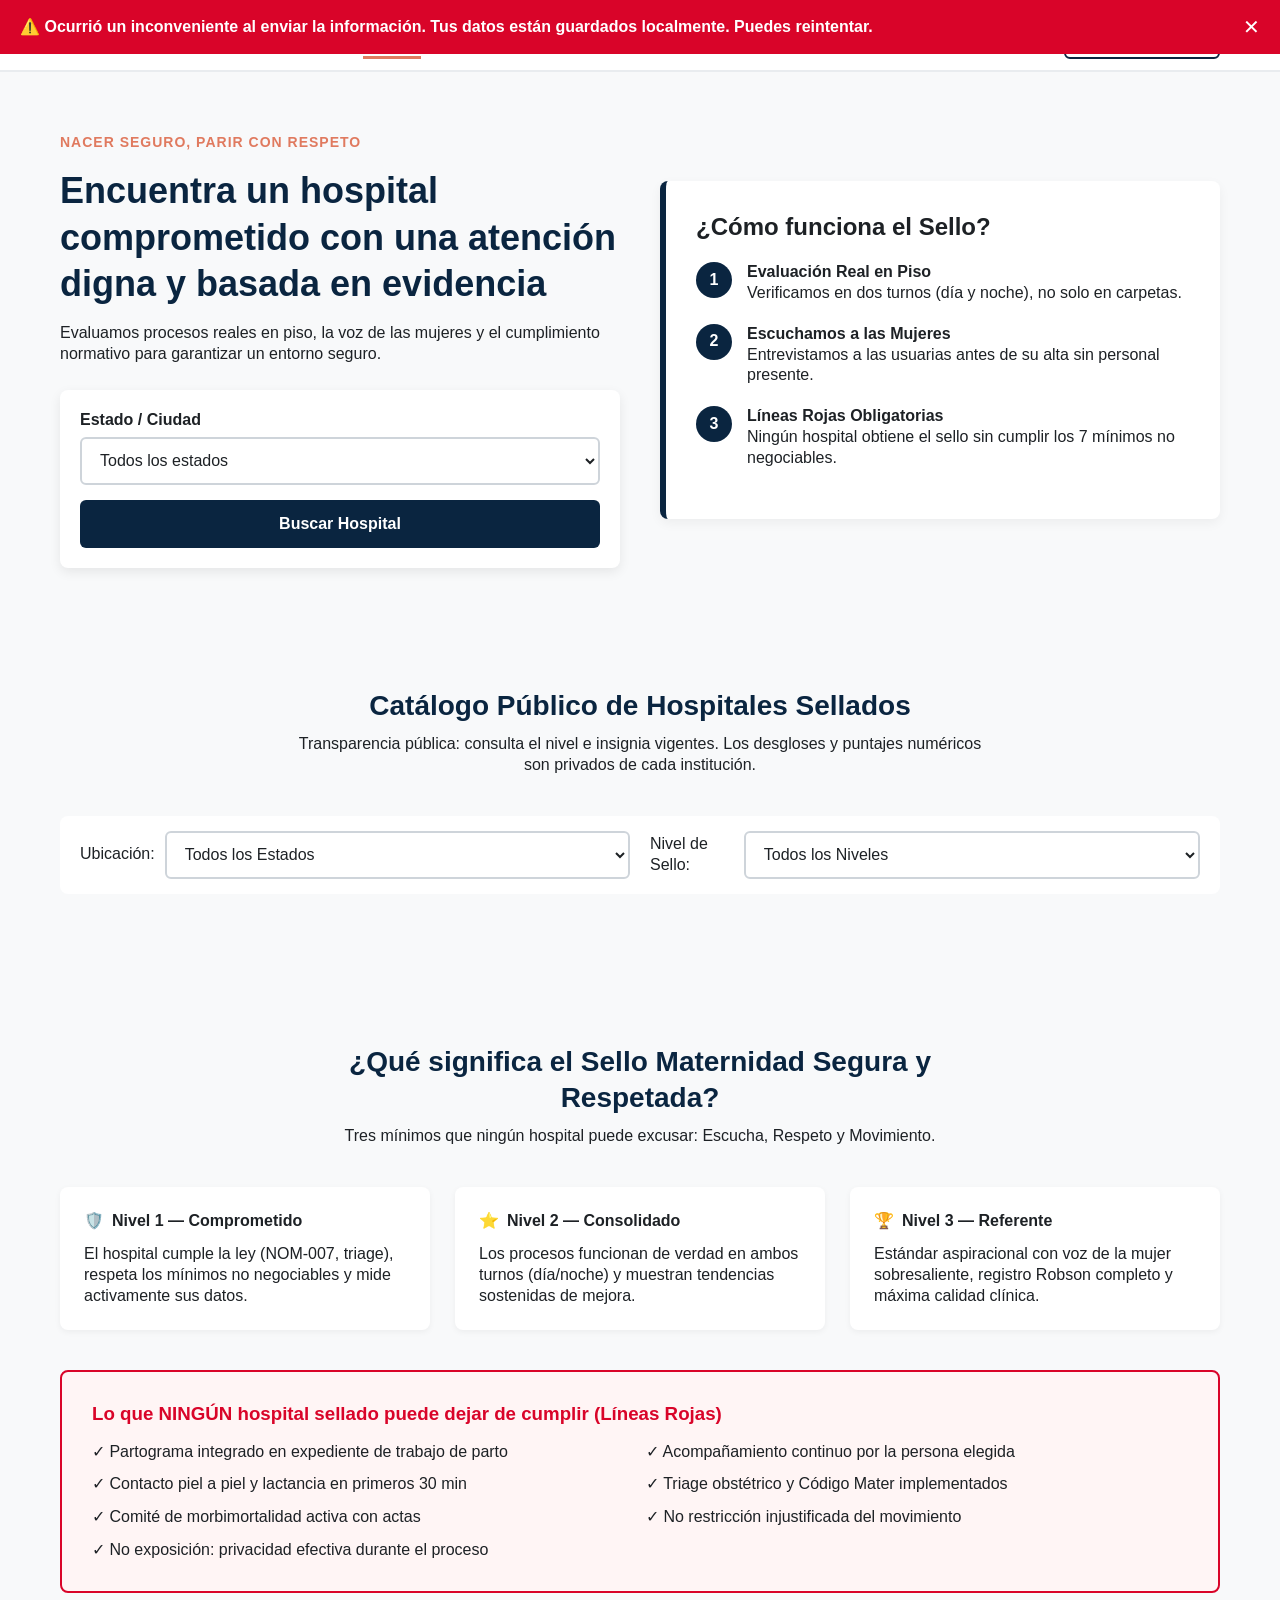
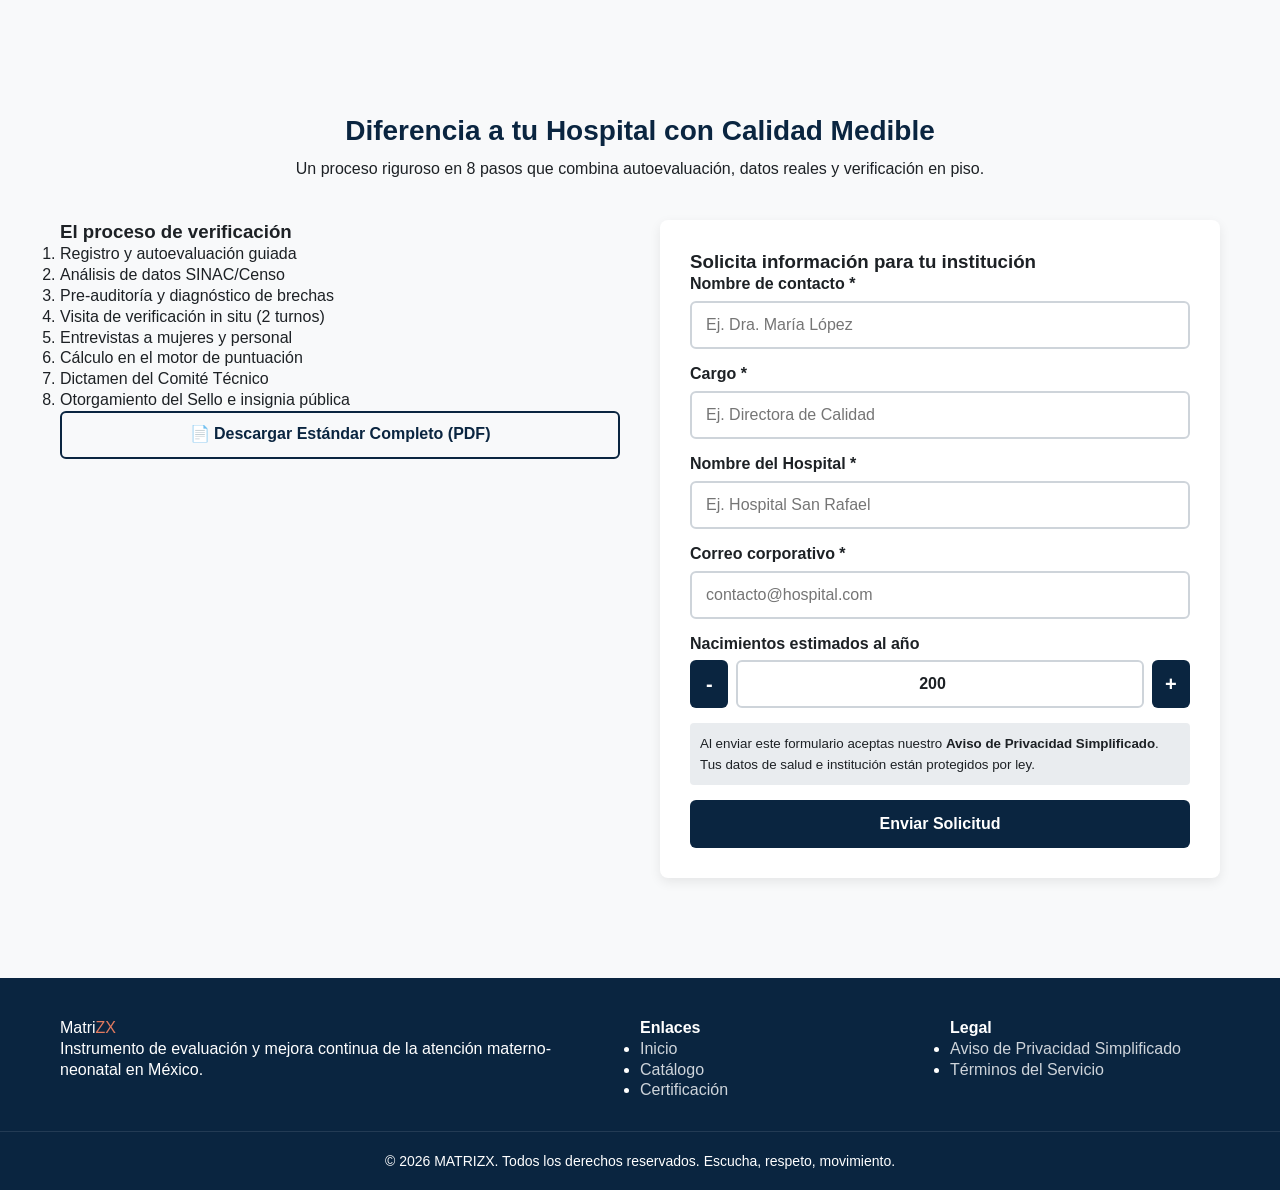
==== index.html @ a3e95326 "Rename Index.html to index.html" ====
<!DOCTYPE html>
<html lang="es-MX">
<head>
  <meta charset="UTF-8">
  <meta name="viewport" content="width=device-width, initial-scale=1.0">
  <title>MATRIZX — Plataforma de Calidad Materno-Neonatal</title>
  <link rel="stylesheet" href="Style.css">
</head>
<body>

  <!-- BANNER PERSISTENTE DE RED / ERRORES -->
  <div id="banner-error" class="banner-error hidden" role="alert" aria-live="assertive">
    <span>⚠️ Ocurrió un inconveniente al enviar la información. Tus datos están guardados localmente. Puedes reintentar.</span>
    <button type="button" class="btn-cerrar-banner" onclick="ocultarBannerError()" aria-label="Cerrar aviso">✕</button>
  </div>

  <!-- ENCABEZADO Y NAVEGACIÓN PRINCIPAL -->
  <header class="header-principal">
    <div class="contenedor header-contenido">
      <a href="#home" class="logo-matriz">
       <span class="logo-texto">Matri<span class="logo-zx">ZX</span></span>

      </a>
      <nav class="nav-principal" aria-label="Navegación principal">
        <ul>
          <li><a href="#home" class="nav-link activo">Inicio</a></li>
          <li><a href="#catalogo" class="nav-link">Catálogo</a></li>
          <li><a href="#el-sello" class="nav-link">El Sello</a></li>
          <li><a href="#para-hospitales" class="nav-link">Para Hospitales</a></li>
          <li><a href="#contacto" class="nav-link">Contacto</a></li>
        </ul>
      </nav>
      <div class="acciones-header">
        <!-- Login Unificado para todos los roles (Hospital, Auditora, Comité, Admin) -->
        <button type="button" class="btn btn-secundario" onclick="abrirModalLogin()">Iniciar Sesión</button>
      </div>
    </div>
  </header>

  <main>
    <!-- SECCIÓN 1: HOME (HERO DUAL) -->
    <section id="home" class="seccion-hero">
      <div class="contenedor grid-hero">
        <!-- Subsección para Mujeres -->
        <div class="hero-texto">
          <span class="tagline">Nacer seguro, parir con respeto</span>
          <h1>Encuentra un hospital comprometido con una atención digna y basada en evidencia</h1>
          <p>Evaluamos procesos reales en piso, la voz de las mujeres y el cumplimiento normativo para garantizar un entorno seguro.</p>

          <!-- Buscador Rápido del Catálogo -->
          <form class="buscador-rapido-hero" onsubmit="buscarDesdeHero(event)">
            <div class="grupo-input">
              <label for="hero-ubicacion">Estado / Ciudad</label>
              <select id="hero-ubicacion" class="control-tactil">
                <option value="">Todos los estados</option>
                <option value="Jalisco">Jalisco</option>
                <option value="CDMX">Ciudad de México</option>
                <option value="Nuevo León">Nuevo León</option>
              </select>
            </div>
            <button type="submit" class="btn btn-primario btn-bloque-tactil">Buscar Hospital</button>
          </form>
        </div>

        <!-- Tarjeta explicativa de los 3 pasos -->
        <div class="hero-pasos-card">
          <h2>¿Cómo funciona el Sello?</h2>
          <ol class="lista-pasos-visuales">
            <li>
              <span class="paso-num">1</span>
              <div>
                <strong>Evaluación Real en Piso</strong>
                <p>Verificamos en dos turnos (día y noche), no solo en carpetas.</p>
              </div>
            </li>
            <li>
              <span class="paso-num">2</span>
              <div>
                <strong>Escuchamos a las Mujeres</strong>
                <p>Entrevistamos a las usuarias antes de su alta sin personal presente.</p>
              </div>
            </li>
            <li>
              <span class="paso-num">3</span>
              <div>
                <strong>Líneas Rojas Obligatorias</strong>
                <p>Ningún hospital obtiene el sello sin cumplir los 7 mínimos no negociables.</p>
              </div>
            </li>
          </ol>
        </div>
      </div>
    </section>

    <!-- SECCIÓN 2: CATÁLOGO DE HOSPITALES (Transparencia Asimétrica) -->
    <section id="catalogo" class="seccion-catalogo">
      <div class="contenedor">
        <div class="encabezado-seccion">
          <h2>Catálogo Público de Hospitales Sellados</h2>
          <p>Transparencia pública: consulta el nivel e insignia vigentes. Los desgloses y puntajes numéricos son privados de cada institución.</p>
        </div>

        <!-- Filtros Directos -->
        <div class="barra-filtros">
          <div class="filtro-item">
            <label for="filtro-estado">Ubicación:</label>
            <select id="filtro-estado" class="control-tactil" onchange="filtrarCatalogo()">
              <option value="todos">Todos los Estados</option>
              <option value="Jalisco">Jalisco</option>
              <option value="CDMX">Ciudad de México</option>
              <option value="Nuevo León">Nuevo León</option>
            </select>
          </div>
          <div class="filtro-item">
            <label for="filtro-nivel">Nivel de Sello:</label>
            <select id="filtro-nivel" class="control-tactil" onchange="filtrarCatalogo()">
              <option value="todos">Todos los Niveles</option>
              <option value="nivel1">Nivel 1 — Comprometido</option>
              <option value="nivel2">Nivel 2 — Consolidado</option>
              <option value="nivel3">Nivel 3 — Referente</option>
            </select>
          </div>
        </div>

        <!-- Contenedor de Tarjetas (Renderizado por JS) -->
        <div id="contenedor-tarjetas-hospitales" class="grid-catalogo">
          <!-- Se insertan dinámicamente o se muestra estado vacío -->
        </div>
      </div>
    </section>

    <!-- SECCIÓN 3: EL SELLO (Metodología explicada a la ciudadanía) -->
    <section id="el-sello" class="seccion-el-sello">
      <div class="contenedor">
        <div class="encabezado-seccion">
          <h2>¿Qué significa el Sello Maternidad Segura y Respetada?</h2>
          <p>Tres mínimos que ningún hospital puede excusar: Escucha, Respeto y Movimiento.</p>
        </div>

        <!-- Niveles del Sello -->
        <div class="grid-tres-columnas">
          <div class="tarjeta-nivel nivel-1">
            <div class="insignia-demo nivel-1-badge">
              <span class="icono-nivel" aria-hidden="true">🛡️</span>
              <span class="texto-nivel">Nivel 1 — Comprometido</span>
            </div>
            <p>El hospital cumple la ley (NOM-007, triage), respeta los mínimos no negociables y mide activamente sus datos.</p>
          </div>

          <div class="tarjeta-nivel nivel-2">
            <div class="insignia-demo nivel-2-badge">
              <span class="icono-nivel" aria-hidden="true">⭐</span>
              <span class="texto-nivel">Nivel 2 — Consolidado</span>
            </div>
            <p>Los procesos funcionan de verdad en ambos turnos (día/noche) y muestran tendencias sostenidas de mejora.</p>
          </div>

          <div class="tarjeta-nivel nivel-3">
            <div class="insignia-demo nivel-3-badge">
              <span class="icono-nivel" aria-hidden="true">🏆</span>
              <span class="texto-nivel">Nivel 3 — Referente</span>
            </div>
            <p>Estándar aspiracional con voz de la mujer sobresaliente, registro Robson completo y máxima calidad clínica.</p>
          </div>
        </div>

        <!-- Bloque de Líneas Rojas -->
        <div class="caja-lineas-rojas">
          <h3>Lo que NINGÚN hospital sellado puede dejar de cumplir (Líneas Rojas)</h3>
          <ul class="grid-lineas-rojas">
            <li>✓ Partograma integrado en expediente de trabajo de parto</li>
            <li>✓ Acompañamiento continuo por la persona elegida</li>
            <li>✓ Contacto piel a piel y lactancia en primeros 30 min</li>
            <li>✓ Triage obstétrico y Código Mater implementados</li>
            <li>✓ Comité de morbimortalidad activa con actas</li>
            <li>✓ No restricción injustificada del movimiento</li>
            <li>✓ No exposición: privacidad efectiva durante el proceso</li>
          </ul>
        </div>
      </div>
    </section>

    <!-- SECCIÓN 4: PARA HOSPITALES (Captación y Proceso) -->
    <section id="para-hospitales" class="seccion-para-hospitales">
      <div class="contenedor">
        <div class="encabezado-seccion">
          <h2>Diferencia a tu Hospital con Calidad Medible</h2>
          <p>Un proceso riguroso en 8 pasos que combina autoevaluación, datos reales y verificación en piso.</p>
        </div>

        <div class="grid-hospitales-info">
          <div class="info-proceso">
            <h3>El proceso de verificación</h3>
            <ol class="pasos-hospitales">
              <li>Registro y autoevaluación guiada</li>
              <li>Análisis de datos SINAC/Censo</li>
              <li>Pre-auditoría y diagnóstico de brechas</li>
              <li>Visita de verificación in situ (2 turnos)</li>
              <li>Entrevistas a mujeres y personal</li>
              <li>Cálculo en el motor de puntuación</li>
              <li>Dictamen del Comité Técnico</li>
              <li>Otorgamiento del Sello e insignia pública</li>
            </ol>
            <div class="bloque-descarga-estandar">
              <a href="#estandar-descargar" class="btn btn-secundario btn-bloque-tactil" onclick="alert('Descargando Estándar v0.2 de Maternidad Segura y Respetada...'); return false;">📄 Descargar Estándar Completo (PDF)</a>
            </div>
          </div>

          <!-- Formulario de Solicitud con Resguardo Local -->
          <div class="form-contenedor-card" id="contacto">
            <h3>Solicita información para tu institución</h3>
            <form id="form-solicitud-hospital" onsubmit="guardarEnviarSolicitud(event)">
              
              <div class="grupo-input">
                <label for="sol-nombre">Nombre de contacto *</label>
                <input type="text" id="sol-nombre" class="control-tactil" required placeholder="Ej. Dra. María López">
              </div>

              <div class="grupo-input">
                <label for="sol-cargo">Cargo *</label>
                <input type="text" id="sol-cargo" class="control-tactil" required placeholder="Ej. Directora de Calidad">
              </div>

              <div class="grupo-input">
                <label for="sol-hospital">Nombre del Hospital *</label>
                <input type="text" id="sol-hospital" class="control-tactil" required placeholder="Ej. Hospital San Rafael">
              </div>

              <div class="grupo-input">
                <label for="sol-correo">Correo corporativo *</label>
                <input type="email" id="sol-correo" class="control-tactil" required placeholder="contacto@hospital.com">
              </div>

              <!-- Control Stepper para Variable Numérica (Evita teclear con guantes/móvil) -->
              <div class="grupo-input">
                <label for="sol-nacimientos">Nacimientos estimados al año</label>
                <div class="stepper-contenedor">
                  <button type="button" class="btn-stepper" onclick="cambiarStepper('sol-nacimientos', -50)" aria-label="Disminuir 50 nacimientos">-</button>
                  <input type="number" id="sol-nacimientos" class="input-stepper control-tactil" value="200" min="10" step="10" readonly>
                  <button type="button" class="btn-stepper" onclick="cambiarStepper('sol-nacimientos', 50)" aria-label="Aumentar 50 nacimientos">+</button>
                </div>
              </div>

              <div class="aviso-privacidad-caja">
                <small>Al enviar este formulario aceptas nuestro <strong>Aviso de Privacidad Simplificado</strong>. Tus datos de salud e institución están protegidos por ley.</small>
              </div>

              <button type="submit" class="btn btn-primario btn-bloque-tactil">Enviar Solicitud</button>
            </form>
          </div>
        </div>
      </div>
    </section>
  </main>

  <!-- MODAL DE LOGIN UNIFICADO -->
  <div id="modal-login" class="modal-backdrop hidden" role="dialog" aria-modal="true" aria-labelledby="titulo-modal-login">
    <div class="modal-contenido">
      <div class="modal-header">
        <h2 id="titulo-modal-login">Iniciar Sesión — MATRIZX</h2>
        <button type="button" class="btn-cerrar-modal" onclick="cerrarModalLogin()" aria-label="Cerrar ventana">✕</button>
      </div>
      <form id="form-login-unificado" onsubmit="procesarLogin(event)">
        <p class="instruccion-login"><small>Un solo acceso para todos los roles (Hospital, Auditora, Comité o Administración).</small></p>
        
        <div class="grupo-input">
          <label for="login-correo">Correo electrónico</label>
          <input type="email" id="login-correo" class="control-tactil" required placeholder="usuario@matrizx.com">
        </div>

        <div class="grupo-input">
          <label for="login-pass">Contraseña</label>
          <input type="password" id="login-pass" class="control-tactil" required placeholder="••••••••">
        </div>

        <button type="submit" class="btn btn-primario btn-bloque-tactil">Entrar a la Plataforma</button>
        <div class="login-footer">
          <a href="#" onclick="alert('Función de recuperación por correo enviada.'); return false;">¿Olvidaste tu contraseña?</a>
        </div>
      </form>
    </div>
  </div>

  <!-- PIE DE PÁGINA -->
  <footer class="footer-principal">
    <div class="contenedor grid-footer">
      <div>
        <span class="logo-texto">Matri<span class="logo-zx">ZX</span></span>
        <p>Instrumento de evaluación y mejora continua de la atención materno-neonatal en México.</p>
      </div>
      <div>
        <h4>Enlaces</h4>
        <ul>
          <li><a href="#home">Inicio</a></li>
          <li><a href="#catalogo">Catálogo</a></li>
          <li><a href="#para-hospitales">Certificación</a></li>
        </ul>
      </div>
      <div>
        <h4>Legal</h4>
        <ul>
          <li><a href="#">Aviso de Privacidad Simplificado</a></li>
          <li><a href="#">Términos del Servicio</a></li>
        </ul>
      </div>
    </div>
    <div class="footer-bottom">
      <p>&copy; 2026 MATRIZX. Todos los derechos reservados. Escucha, respeto, movimiento.</p>
    </div>
  </footer>

  <script src="code.js"></script>
</body>
</html>
---- Style.css ----
/* ==========================================================================
   SISTEMA DE DISEÑO MATRIZ — SISTEMA VISUAL Y REGLAS CLÍNICAS
   ========================================================================== */

:root {
  /* Marca MatriZ */
  --color-marca-primario: #0A2540; /* Azul petróleo profundo */
  --color-marca-acento: #E07A5F;   /* Acento cálido */
  --color-fondo-claro: #F8F9FA;
  --color-texto-base: #1D2125;     /* Alto contraste sobre claro */
  
  /* Reservados para Semántica Clínica e Insignias del Sello (NUNCA DECORATIVOS) */
  --color-clinico-rojo: #D90429;
  --color-clinico-amarillo: #FFB703;
  --color-clinico-verde: #2A9D8F;
  --color-clinico-azul: #0077B6;

  /* Accesibilidad Táctil y Tipográfica */
  --altura-minima-tactil: 48px;
  --tamano-fuente-base: 16px;
  --fuente-principal: 'Arial', sans-serif;
  --espacio-interlineado: 1.3;
}

/* Restablecimiento con enfoque en accesibilidad */
* {
  box-sizing: border-box;
  margin: 0;
  padding: 0;
}

body {
  font-family: var(--fuente-principal);
  font-size: var(--tamano-fuente-base);
  line-height: var(--espacio-interlineado);
  color: var(--color-texto-base);
  background-color: var(--color-fondo-claro);
}

.contenedor {
  width: 100%;
  max-width: 1200px;
  margin: 0 auto;
  padding: 0 20px;
}

/* ==========================================================================
   REGLAS TÁCTILES Y BOTONES (>= 48px)
   ========================================================================== */

/* Todos los elementos de interacción cumplen el mínimo táctil obligatorio */
.control-tactil,
.btn,
.btn-stepper,
.nav-link {
  min-height: var(--altura-minima-tactil);
  font-size: var(--tamano-fuente-base);
}

.control-tactil {
  width: 100%;
  padding: 10px 14px;
  border: 2px solid #CED4DA;
  border-radius: 6px;
  background-color: #FFFFFF;
  color: var(--color-texto-base);
}

.control-tactil:focus {
  outline: 3px solid var(--color-marca-acento);
  border-color: var(--color-marca-primario);
}

.btn {
  display: inline-flex;
  align-items: center;
  justify-content: center;
  padding: 0 24px;
  border-radius: 6px;
  font-weight: bold;
  cursor: pointer;
  text-decoration: none;
  border: none;
  transition: background-color 0.2s ease;
}

.btn-primario {
  background-color: var(--color-marca-primario);
  color: #FFFFFF;
}

.btn-primario:hover {
  background-color: #14385C;
}

.btn-secundario {
  background-color: transparent;
  border: 2px solid var(--color-marca-primario);
  color: var(--color-marca-primario);
}

.btn-secundario:hover {
  background-color: var(--color-marca-primario);
  color: #FFFFFF;
}

.btn-bloque-tactil {
  width: 100%;
}

/* Stepper para números (sin teclado) */
.stepper-contenedor {
  display: flex;
  align-items: center;
}

.btn-stepper {
  width: var(--altura-minima-tactil);
  height: var(--altura-minima-tactil);
  background-color: var(--color-marca-primario);
  color: #FFFFFF;
  border: none;
  font-size: 20px;
  font-weight: bold;
  border-radius: 6px;
  cursor: pointer;
}

.input-stepper {
  text-align: center;
  margin: 0 8px;
  font-weight: bold;
}

/* ==========================================================================
   HEADER Y NAVEGACIÓN
   ========================================================================== */

.header-principal {
  background-color: #FFFFFF;
  border-bottom: 2px solid #E9ECEF;
  position: sticky;
  top: 0;
  z-index: 100;
}

.header-contenido {
  display: flex;
  align-items: center;
  justify-content: space-between;
  height: 70px;
}

.logo-matriz {
  font-size: 26px;
  font-weight: bold;
  color: var(--color-marca-primario);
  text-decoration: none;
}

.logo-zx {
  color: var(--color-marca-acento);
}

.nav-principal ul {
  display: flex;
  list-style: none;
  gap: 15px;
}

.nav-link {
  display: flex;
  align-items: center;
  padding: 0 10px;
  color: var(--color-texto-base);
  text-decoration: none;
  font-weight: 500;
}

.nav-link.activo, .nav-link:hover {
  color: var(--color-marca-acento);
  border-bottom: 3px solid var(--color-marca-acento);
}

/* ==========================================================================
   SECCIONES DE CONTENIDO
   ========================================================================== */

.seccion-hero, .seccion-catalogo, .seccion-el-sello, .seccion-para-hospitales {
  padding: 60px 0;
}

.grid-hero {
  display: grid;
  grid-template-columns: 1fr 1fr;
  gap: 40px;
  align-items: center;
}

.tagline {
  color: var(--color-marca-acento);
  font-weight: bold;
  text-transform: uppercase;
  font-size: 14px;
  letter-spacing: 1px;
}

.seccion-hero h1 {
  font-size: 36px;
  margin: 15px 0;
  color: var(--color-marca-primario);
}

.buscador-rapido-hero {
  margin-top: 25px;
  background: #FFFFFF;
  padding: 20px;
  border-radius: 8px;
  box-shadow: 0 4px 12px rgba(0,0,0,0.08);
}

.grupo-input {
  margin-bottom: 15px;
}

.grupo-input label {
  display: block;
  font-weight: bold;
  margin-bottom: 6px;
}

.hero-pasos-card {
  background: #FFFFFF;
  padding: 30px;
  border-radius: 8px;
  border-left: 6px solid var(--color-marca-primario);
  box-shadow: 0 4px 12px rgba(0,0,0,0.05);
}

.lista-pasos-visuales {
  list-style: none;
  margin-top: 20px;
}

.lista-pasos-visuales li {
  display: flex;
  gap: 15px;
  margin-bottom: 20px;
}

.paso-num {
  width: 36px;
  height: 36px;
  background-color: var(--color-marca-primario);
  color: #FFFFFF;
  border-radius: 50%;
  display: flex;
  align-items: center;
  justify-content: center;
  font-weight: bold;
  flex-shrink: 0;
}

/* ==========================================================================
   CATÁLOGO CON TRANSPARENCIA ASIMÉTRICA Y ACCESIBILIDAD CLINICA
   ========================================================================== */

.encabezado-seccion {
  text-align: center;
  max-width: 700px;
  margin: 0 auto 40px auto;
}

.encabezado-seccion h2 {
  font-size: 28px;
  color: var(--color-marca-primario);
  margin-bottom: 10px;
}

.barra-filtros {
  display: flex;
  gap: 20px;
  background: #FFFFFF;
  padding: 15px 20px;
  border-radius: 8px;
  margin-bottom: 30px;
}

.filtro-item {
  display: flex;
  align-items: center;
  gap: 10px;
  flex: 1;
}

.grid-catalogo {
  display: grid;
  grid-template-columns: repeat(auto-fill, minmax(320px, 1fr));
  gap: 25px;
}

.tarjeta-hospital {
  background: #FFFFFF;
  border: 1px solid #E9ECEF;
  border-radius: 8px;
  padding: 24px;
  display: flex;
  flex-direction: column;
  justify-content: space-between;
  box-shadow: 0 2px 8px rgba(0,0,0,0.04);
}

.tarjeta-hospital h3 {
  font-size: 20px;
  color: var(--color-marca-primario);
}

.ciudad-hospital {
  color: #6C757D;
  margin-bottom: 15px;
}

/* Insignias de Nivel con Combinación de Color + Ícono + Texto (Daltonismo) */
.insignia-sello {
  display: inline-flex;
  align-items: center;
  gap: 8px;
  padding: 8px 12px;
  border-radius: 20px;
  font-weight: bold;
  font-size: 14px;
  margin-bottom: 15px;
}

.badge-nivel1 {
  background-color: #E2F0D9;
  color: #1E4620;
  border: 1px solid var(--color-clinico-verde);
}

.badge-nivel2 {
  background-color: #E0F2FE;
  color: #0369A1;
  border: 1px solid var(--color-clinico-azul);
}

.badge-nivel3 {
  background-color: #FEF3C7;
  color: #78350F;
  border: 1px solid var(--color-clinico-amarillo);
}

.vigencia-texto {
  font-size: 13px;
  color: #495057;
  margin-bottom: 15px;
}

.estado-vacio-card {
  grid-column: 1 / -1;
  background: #FFFFFF;
  padding: 40px;
  text-align: center;
  border-radius: 8px;
  border: 2px dashed #CED4DA;
}

/* ==========================================================================
   LÍNEAS ROJAS Y SECCIÓN EL SELLO
   ========================================================================== */

.grid-tres-columnas {
  display: grid;
  grid-template-columns: repeat(3, 1fr);
  gap: 25px;
  margin-bottom: 40px;
}

.tarjeta-nivel {
  background: #FFFFFF;
  padding: 24px;
  border-radius: 8px;
  box-shadow: 0 2px 6px rgba(0,0,0,0.05);
}

.insignia-demo {
  display: inline-flex;
  align-items: center;
  gap: 8px;
  font-weight: bold;
  margin-bottom: 12px;
}

.caja-lineas-rojas {
  background-color: #FFF5F5;
  border: 2px solid var(--color-clinico-rojo);
  padding: 30px;
  border-radius: 8px;
}

.caja-lineas-rojas h3 {
  color: var(--color-clinico-rojo);
  margin-bottom: 15px;
}

.grid-lineas-rojas {
  display: grid;
  grid-template-columns: 1fr 1fr;
  gap: 12px;
  list-style: none;
}

.grid-lineas-rojas li {
  font-weight: 500;
}

/* ==========================================================================
   FORMULARIO CON PRESERVACIÓN Y BANNER DE ERROR
   ========================================================================== */

.grid-hospitales-info {
  display: grid;
  grid-template-columns: 1fr 1fr;
  gap: 40px;
}

.form-contenedor-card {
  background: #FFFFFF;
  padding: 30px;
  border-radius: 8px;
  box-shadow: 0 4px 12px rgba(0,0,0,0.08);
}

.aviso-privacidad-caja {
  margin: 15px 0;
  padding: 10px;
  background-color: #E9ECEF;
  border-radius: 4px;
}

.banner-error {
  position: fixed;
  top: 0;
  left: 0;
  width: 100%;
  background-color: var(--color-clinico-rojo);
  color: #FFFFFF;
  padding: 15px 20px;
  display: flex;
  justify-content: space-between;
  align-items: center;
  z-index: 1000;
  font-weight: bold;
}

.btn-cerrar-banner {
  background: none;
  border: none;
  color: #FFFFFF;
  font-size: 20px;
  cursor: pointer;
}

/* ==========================================================================
   MODAL DE LOGIN
   ========================================================================== */

.modal-backdrop {
  position: fixed;
  top: 0;
  left: 0;
  width: 100%;
  height: 100%;
  background-color: rgba(0,0,0,0.6);
  display: flex;
  align-items: center;
  justify-content: center;
  z-index: 2000;
}

.modal-contenido {
  background: #FFFFFF;
  width: 100%;
  max-width: 450px;
  padding: 30px;
  border-radius: 8px;
}

.modal-header {
  display: flex;
  justify-content: space-between;
  align-items: center;
  margin-bottom: 20px;
}

.btn-cerrar-modal {
  background: none;
  border: none;
  font-size: 24px;
  cursor: pointer;
}

.instruccion-login {
  margin-bottom: 15px;
  color: #6C757D;
}

.login-footer {
  margin-top: 15px;
  text-align: center;
}

/* Utilidades */
.hidden {
  display: none !important;
}

.footer-principal {
  background-color: var(--color-marca-primario);
  color: #FFFFFF;
  padding: 40px 0 20px 0;
  margin-top: 40px;
}

.grid-footer {
  display: grid;
  grid-template-columns: 2fr 1fr 1fr;
  gap: 40px;
}

.footer-principal a {
  color: #CED4DA;
  text-decoration: none;
}

.footer-bottom {
  text-align: center;
  margin-top: 30px;
  padding-top: 20px;
  border-top: 1px solid rgba(255,255,255,0.1);
  font-size: 14px;
}

/* Adaptación Responsive */
@media (max-width: 768px) {
  .grid-hero, .grid-tres-columnas, .grid-hospitales-info, .grid-lineas-rojas, .grid-footer {
    grid-template-columns: 1fr;
  }
  
  .barra-filtros {
    flex-direction: column;
  }
}
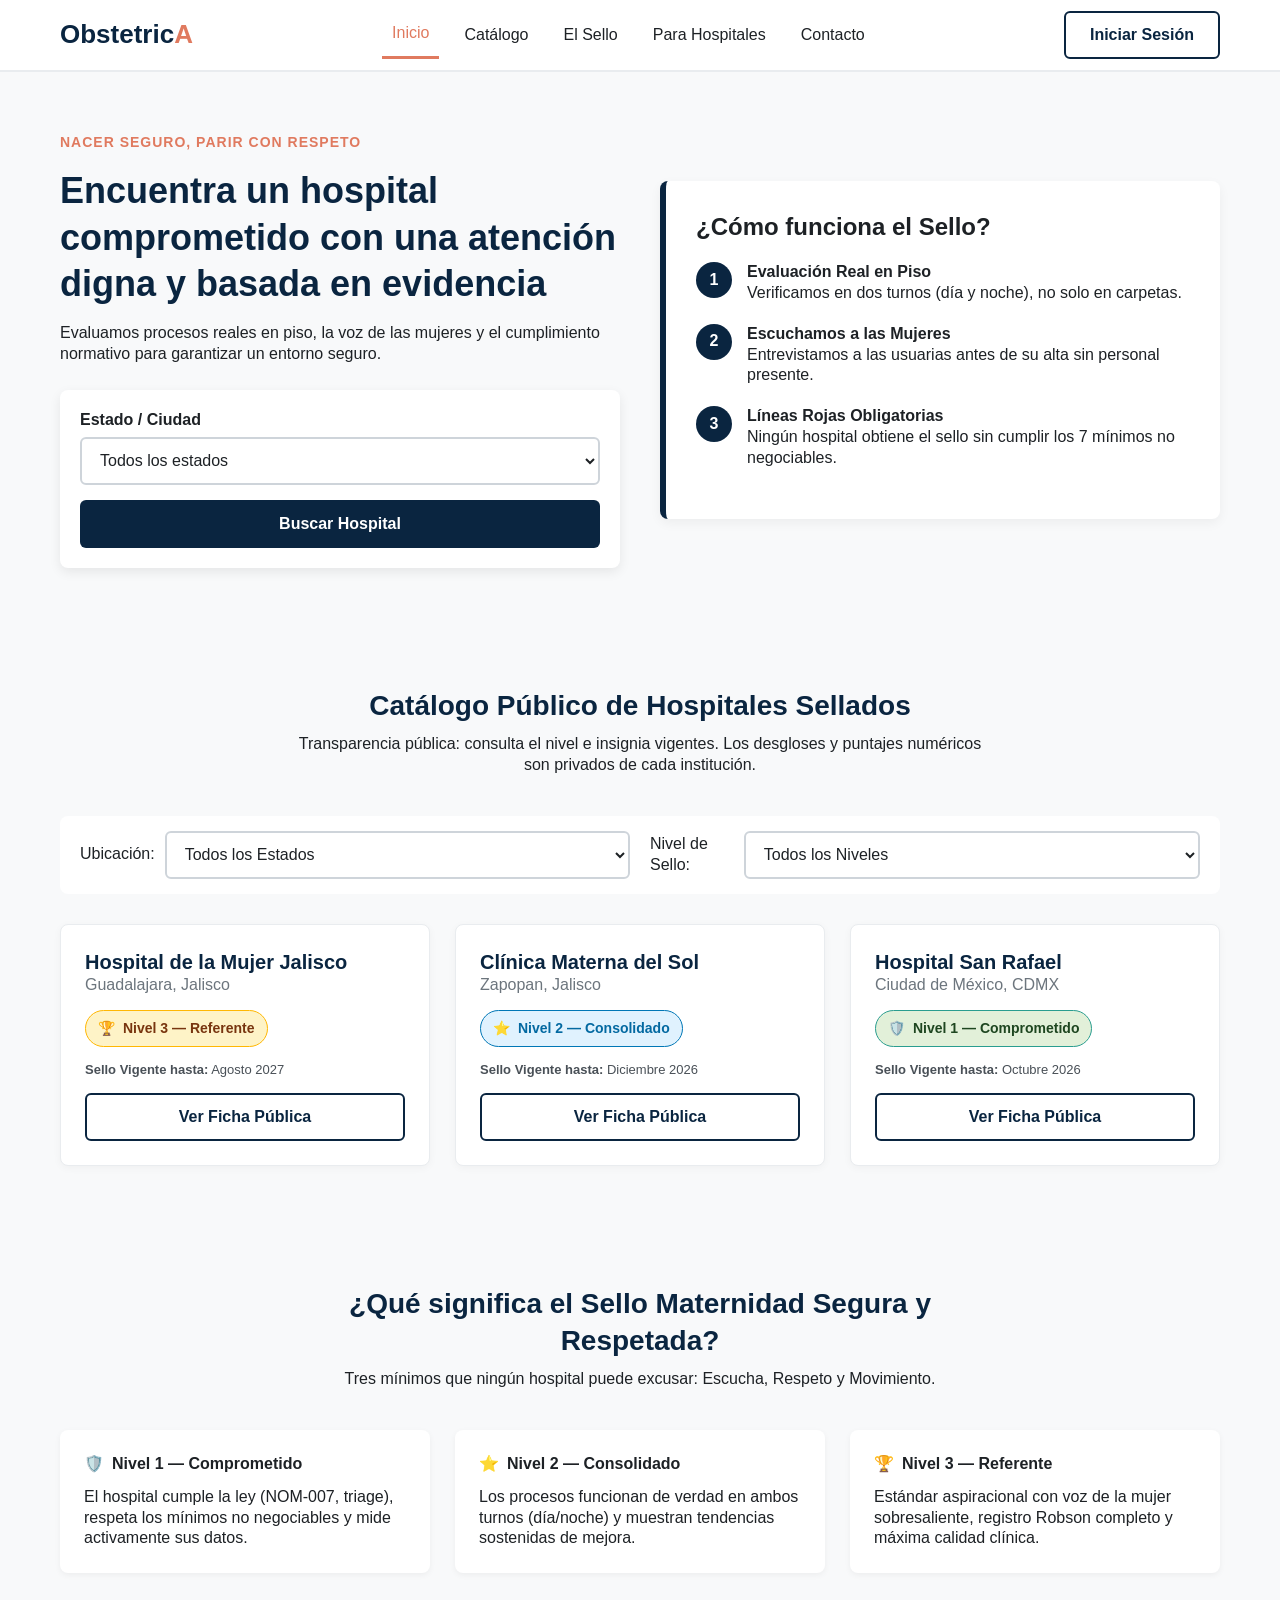
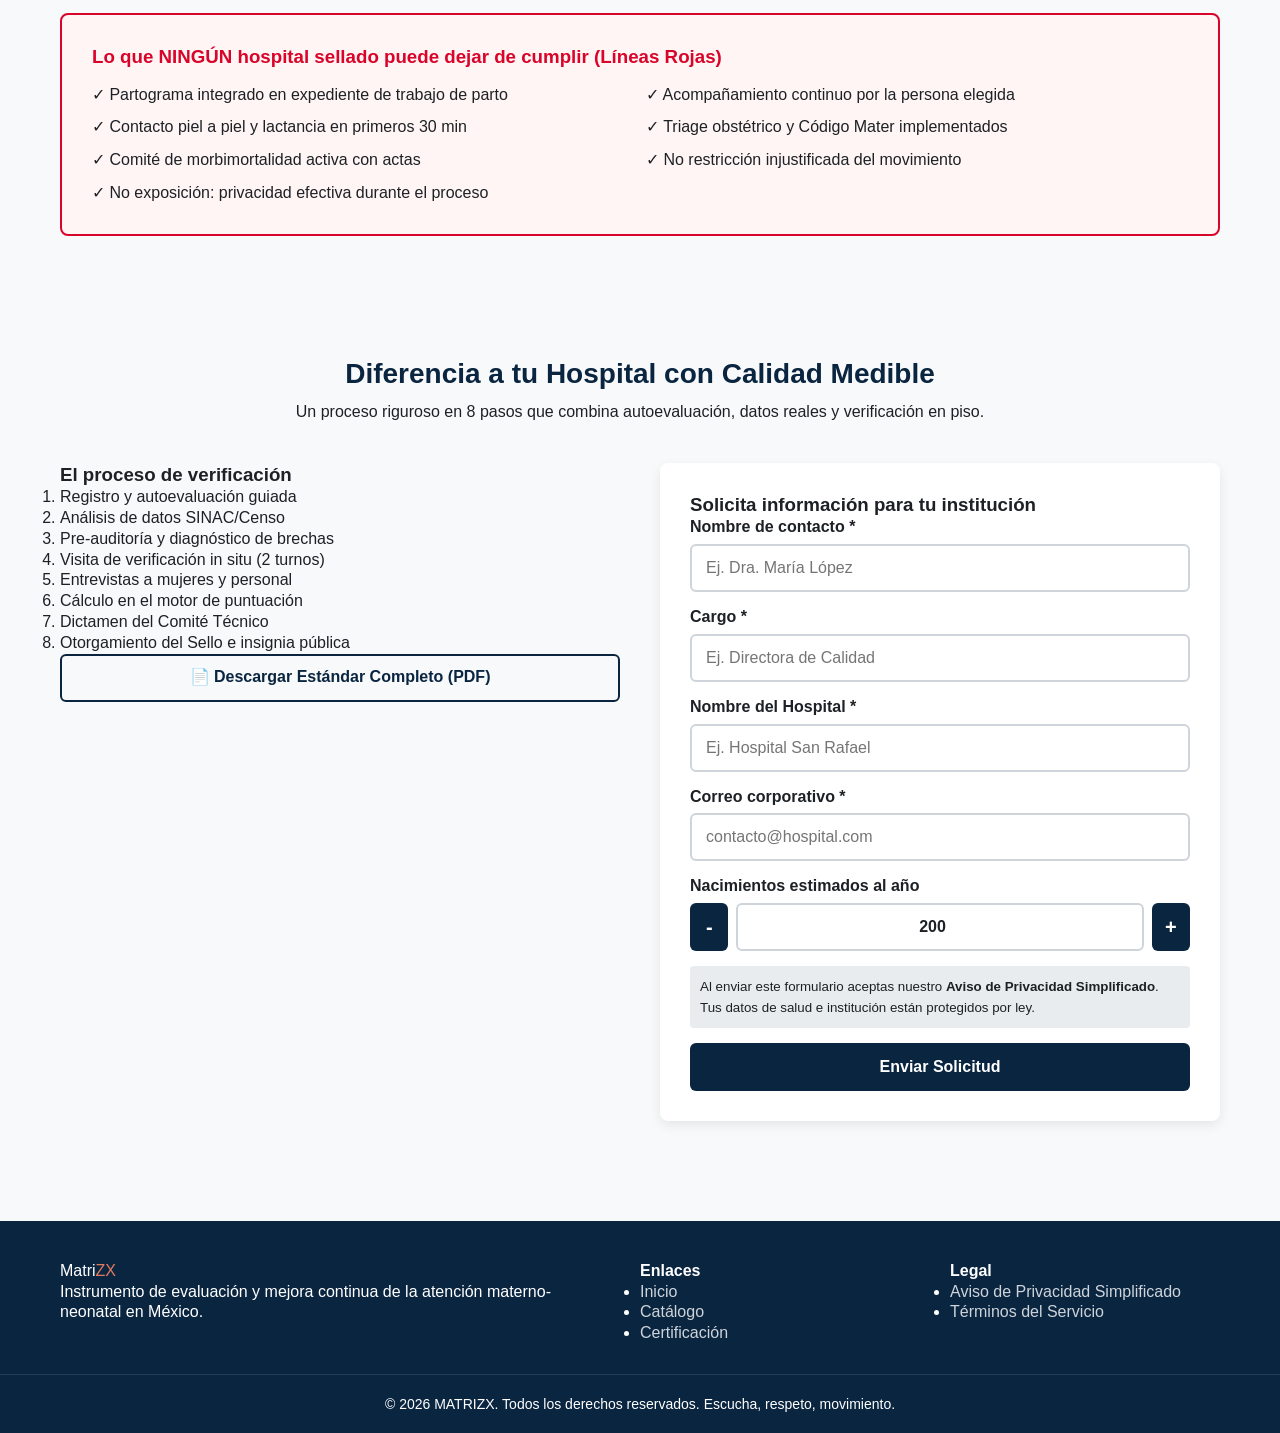
==== commit 72128773: "Update index.html" ====
--- a/index.html
+++ b/index.html
@@ -18,7 +18,7 @@
   <header class="header-principal">
     <div class="contenedor header-contenido">
       <a href="#home" class="logo-matriz">
-       <span class="logo-texto">Matri<span class="logo-zx">ZX</span></span>
+       <span class="logo-texto">Obstetric<span class="logo-zx">A</span></span>
 
       </a>
       <nav class="nav-principal" aria-label="Navegación principal">
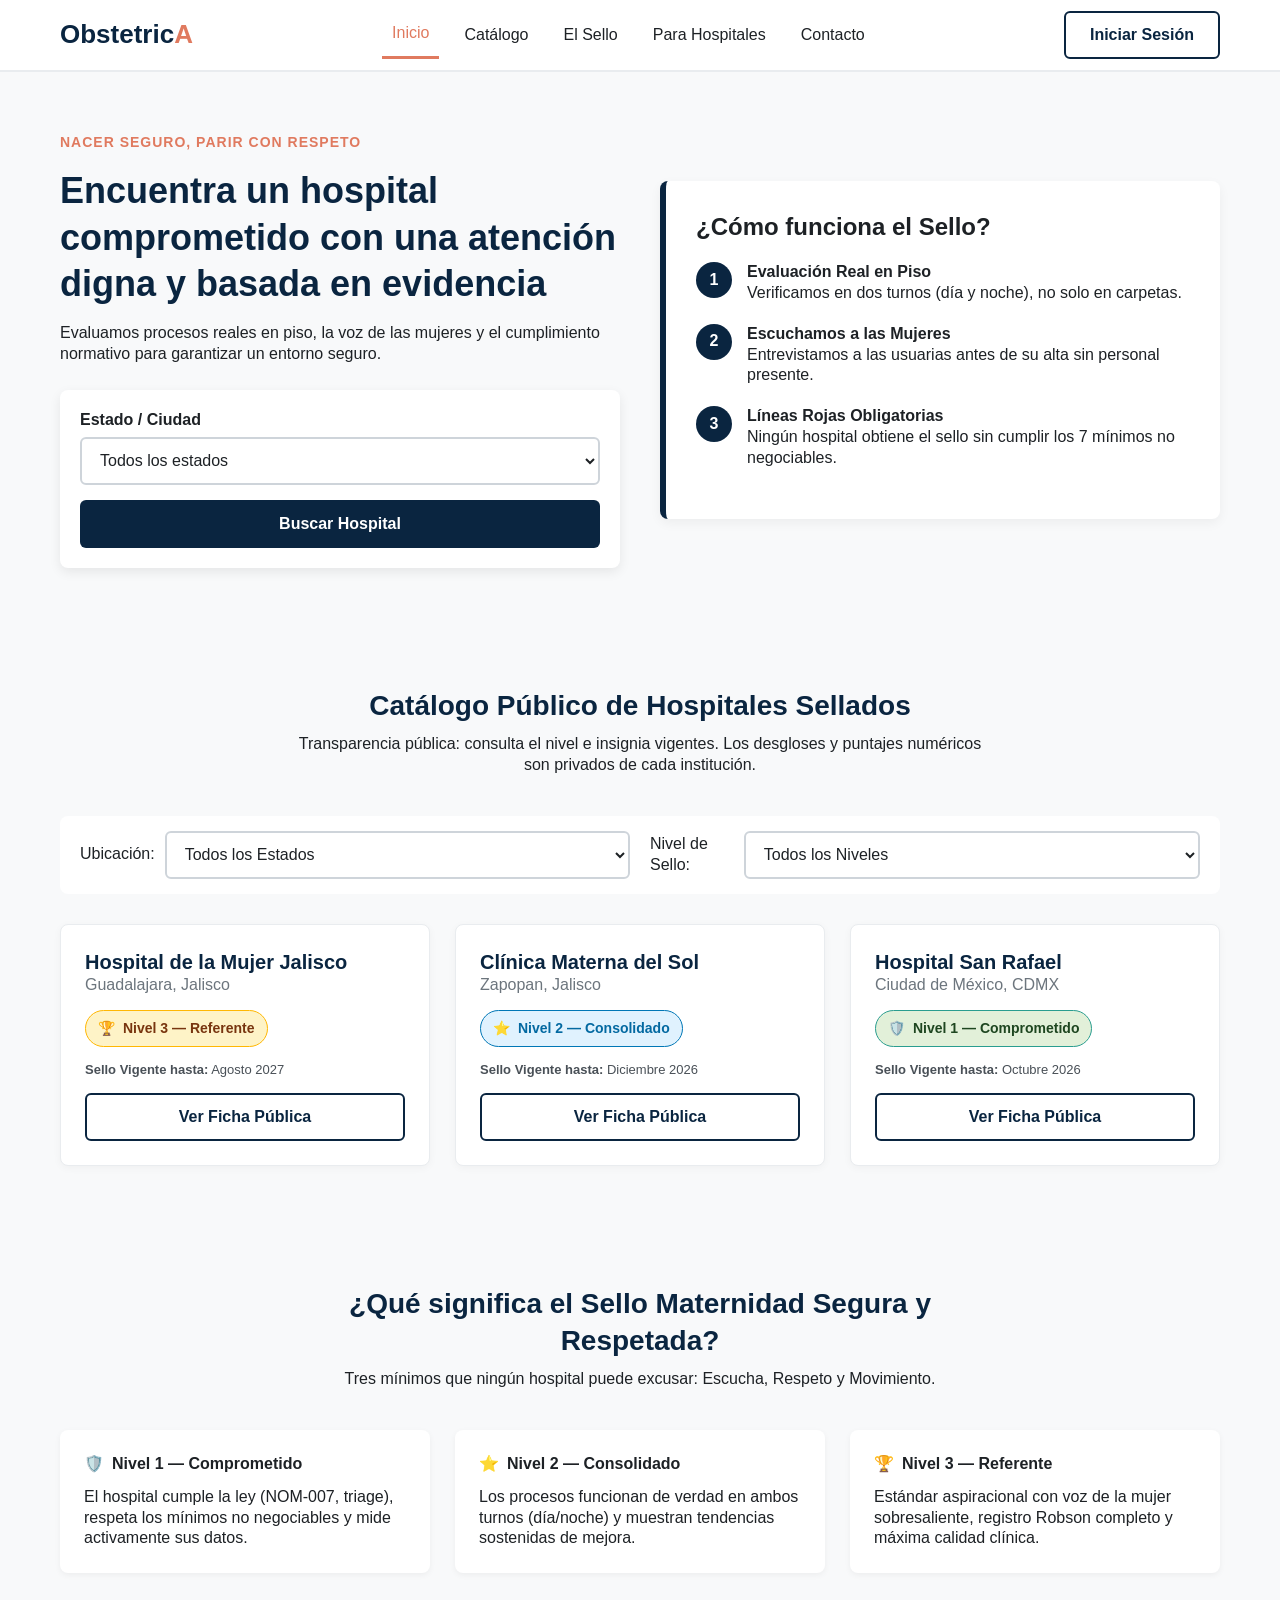
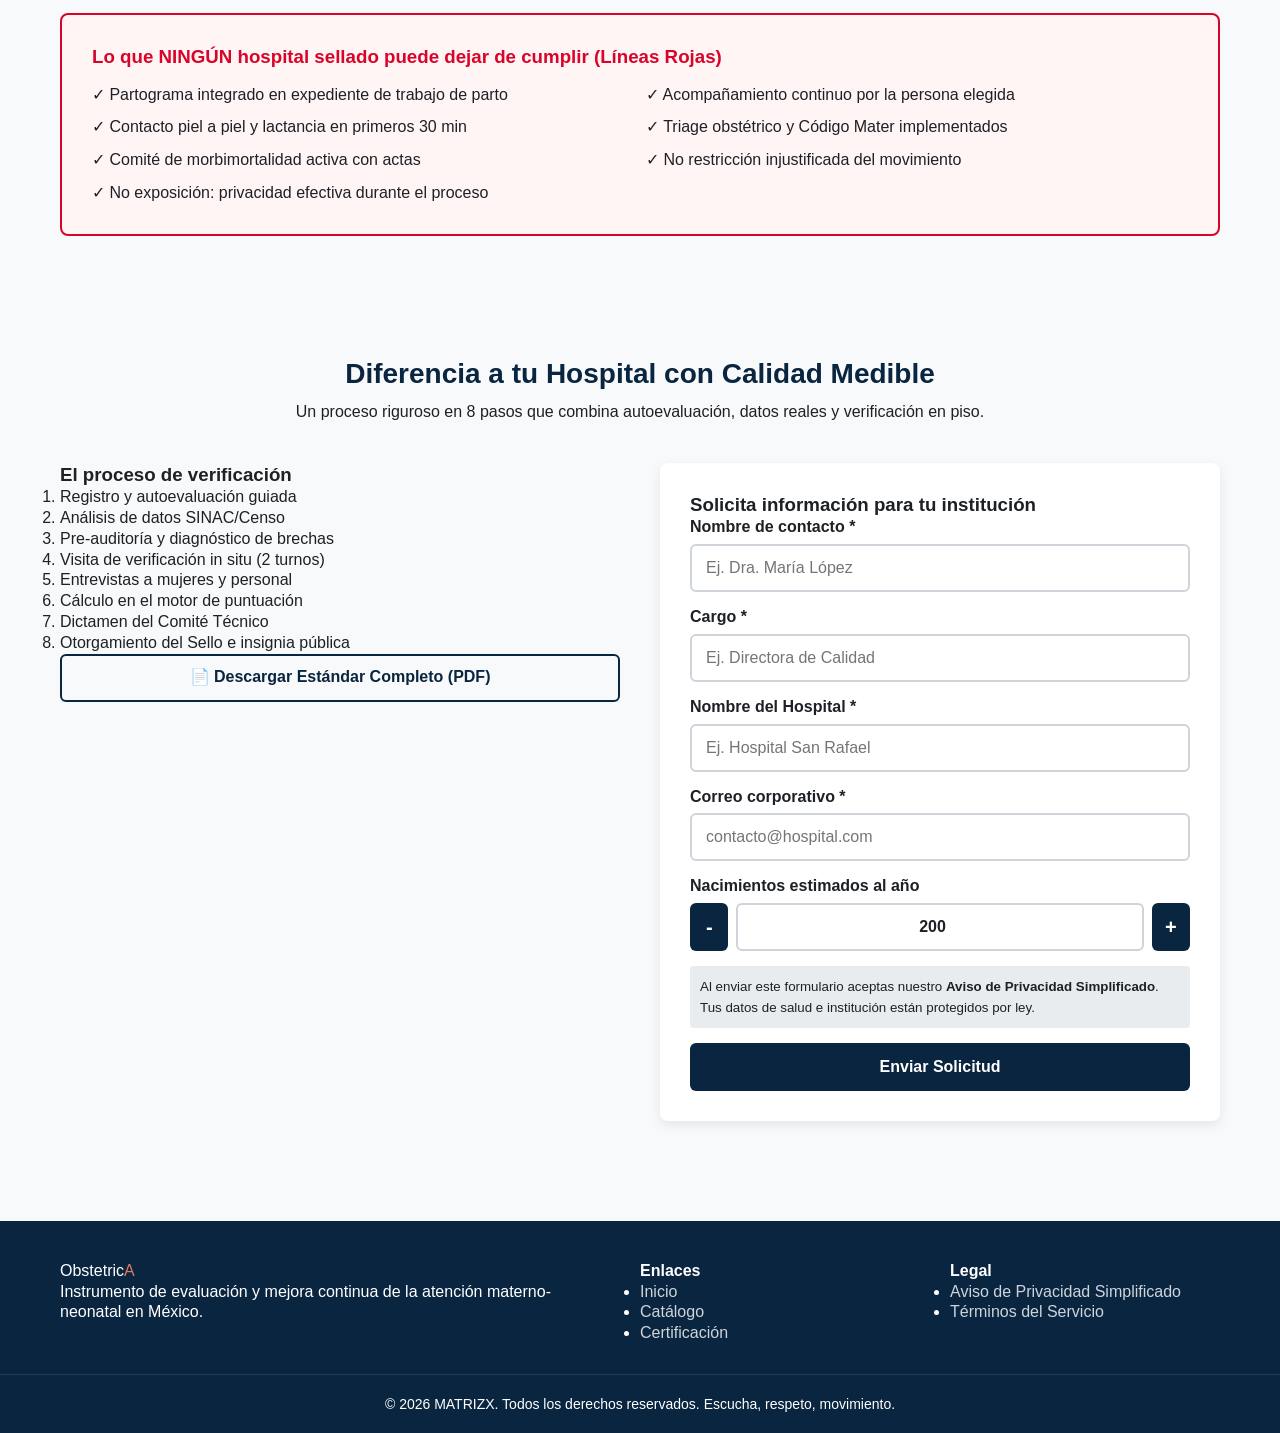
==== commit 92f85a10: "Update index.html" ====
--- a/index.html
+++ b/index.html
@@ -285,7 +285,7 @@
   <footer class="footer-principal">
     <div class="contenedor grid-footer">
       <div>
-        <span class="logo-texto">Matri<span class="logo-zx">ZX</span></span>
+        <span class="logo-texto">Obstetric<span class="logo-zx">A</span></span>
         <p>Instrumento de evaluación y mejora continua de la atención materno-neonatal en México.</p>
       </div>
       <div>
